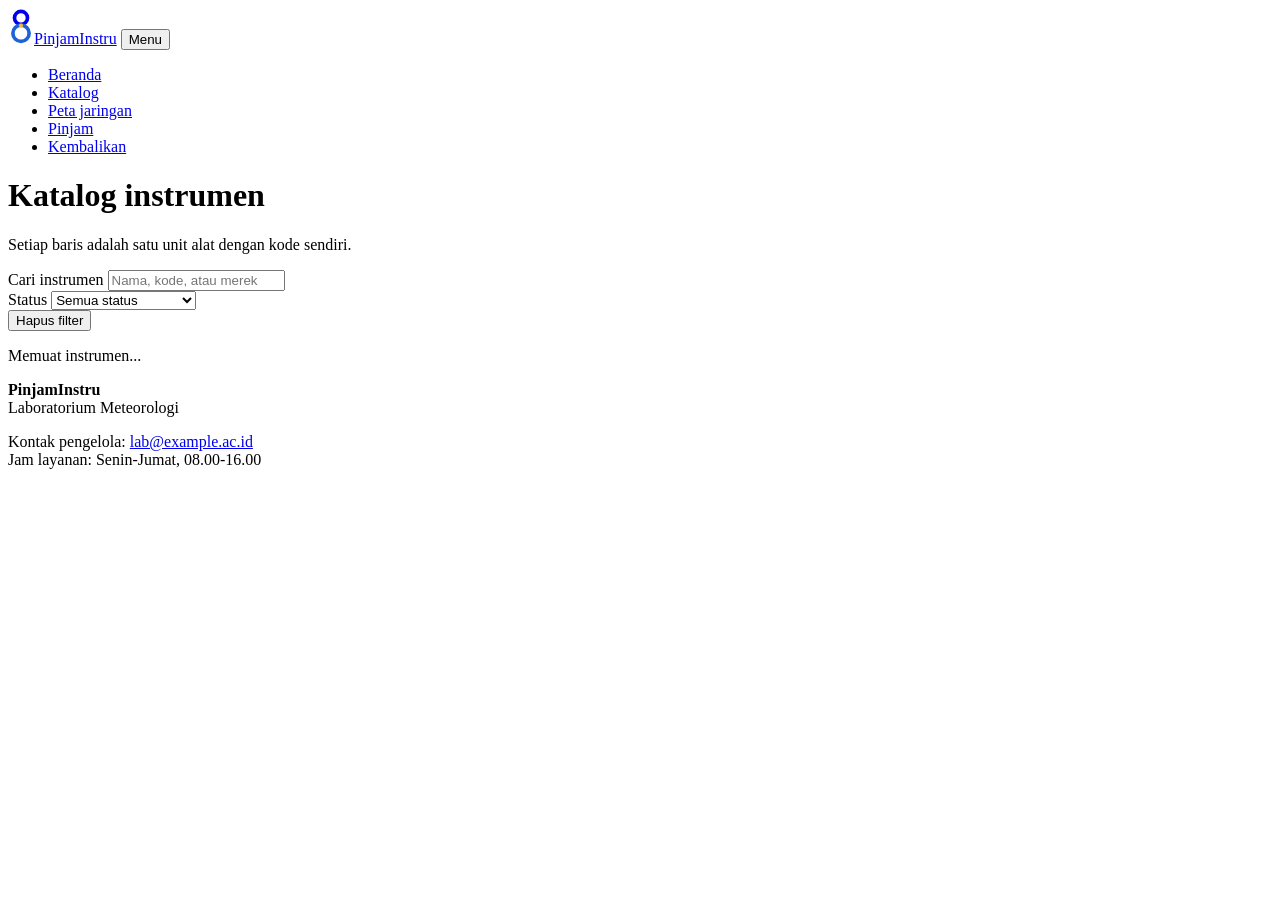
==== frontend/catalog.html @ 7f1fe317 "Frontend base" ====
<!DOCTYPE html>
<html lang="id">
<head>
  <meta charset="UTF-8">
  <meta name="viewport" content="width=device-width, initial-scale=1">
  <title>Katalog Instrumen - Jamin - PinjamInstru </title>
  <link rel="stylesheet" href="css/style.css">
</head>
<body>

  <header class="navbar">
    <div class="container">
      <a class="brand" href="index.html"><svg class="brand-logo" viewBox="0 0 32 44" width="26" height="36" aria-hidden="true">
          <circle cx="16" cy="12" r="8" fill="none" stroke="currentColor" stroke-width="4.5"/>
          <circle cx="16" cy="31" r="10" fill="none" stroke="#1d63d6" stroke-width="4.5"/>
          <circle cx="16" cy="21.5" r="2.6" fill="#f5b82e"/>
        </svg><span>PinjamInstru</span></a>
      <button class="nav-toggle" aria-expanded="false" aria-controls="nav-links">Menu</button>
      <ul class="nav-links" id="nav-links">
        <li><a href="index.html">Beranda</a></li>
        <li><a href="catalog.html" aria-current="page">Katalog</a></li>
        <li><a href="network-map.html">Peta jaringan</a></li>
        <li><a href="borrowing.html">Pinjam</a></li>
        <li><a href="returning.html">Kembalikan</a></li>
      </ul>
    </div>
  </header>

  <main>
    <div class="page-head">
      <div class="container">
        <h1>Katalog instrumen</h1>
        <p>Setiap baris adalah satu unit alat dengan kode sendiri.</p>
      </div>
    </div>

    <section class="section">
      <div class="container">
        <div class="filters">
          <div>
            <label for="search">Cari instrumen</label>
            <input type="search" id="search" placeholder="Nama, kode, atau merek">
          </div>
          <div>
            <label for="status-filter">Status</label>
            <select id="status-filter">
              <option value="all">Semua status</option>
              <option value="available">Tersedia</option>
              <option value="borrowed">Dipinjam</option>
              <option value="maintenance">Perawatan</option>
              <option value="deployed">Terpasang di stasiun</option>
            </select>
          </div>
        </div>

        <div class="chips" id="category-chips" role="group" aria-label="Filter kategori"></div>

        <div class="result-bar">
          <span id="result-count" aria-live="polite"></span>
          <button type="button" class="link-btn" id="reset-filter">Hapus filter</button>
        </div>

        <div class="instrument-grid" id="catalog-grid">
          <p class="state-msg">Memuat instrumen...</p>
        </div>
      </div>
    </section>
  </main>

  <footer class="footer">
    <div class="container">
      <p><strong>PinjamInstru</strong><br>Laboratorium Meteorologi</p>
      <p>Kontak pengelola: <a href="mailto:lab@example.ac.id">lab@example.ac.id</a><br>Jam layanan: Senin-Jumat, 08.00-16.00</p>
    </div>
  </footer>

  <script src="js/api.js"></script>
  <script src="js/main.js"></script>
</body>
</html>
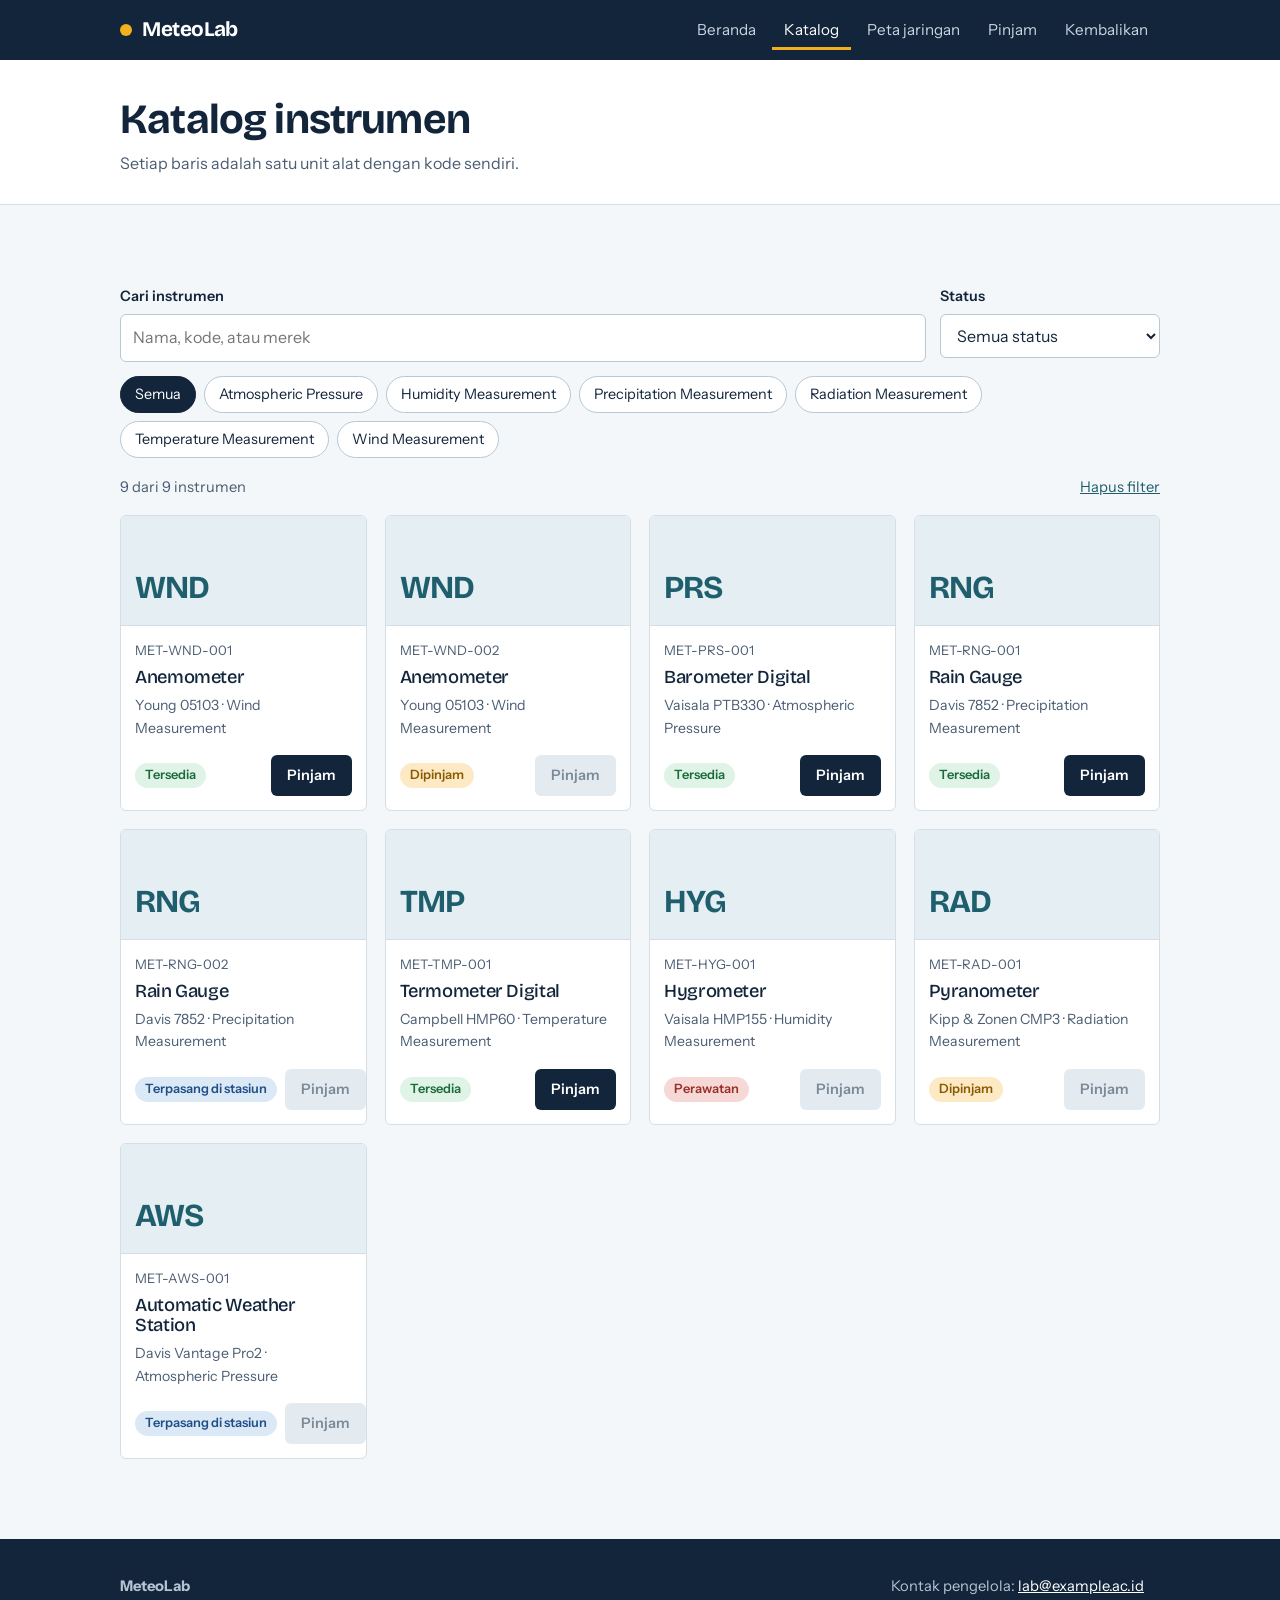
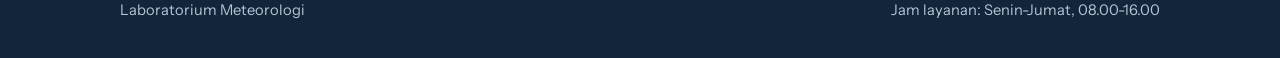
==== commit 783318f1: "Fix_Frontend" ====
--- a/frontend/catalog.html
+++ b/frontend/catalog.html
@@ -3,18 +3,14 @@
 <head>
   <meta charset="UTF-8">
   <meta name="viewport" content="width=device-width, initial-scale=1">
-  <title>Katalog Instrumen - Jamin - PinjamInstru </title>
+  <title>Katalog Instrumen - MeteoLab</title>
   <link rel="stylesheet" href="css/style.css">
 </head>
 <body>
 
   <header class="navbar">
     <div class="container">
-      <a class="brand" href="index.html"><svg class="brand-logo" viewBox="0 0 32 44" width="26" height="36" aria-hidden="true">
-          <circle cx="16" cy="12" r="8" fill="none" stroke="currentColor" stroke-width="4.5"/>
-          <circle cx="16" cy="31" r="10" fill="none" stroke="#1d63d6" stroke-width="4.5"/>
-          <circle cx="16" cy="21.5" r="2.6" fill="#f5b82e"/>
-        </svg><span>PinjamInstru</span></a>
+      <a class="brand" href="index.html"><span class="brand-dot"></span>MeteoLab</a>
       <button class="nav-toggle" aria-expanded="false" aria-controls="nav-links">Menu</button>
       <ul class="nav-links" id="nav-links">
         <li><a href="index.html">Beranda</a></li>
@@ -69,7 +65,7 @@
 
   <footer class="footer">
     <div class="container">
-      <p><strong>PinjamInstru</strong><br>Laboratorium Meteorologi</p>
+      <p><strong>MeteoLab</strong><br>Laboratorium Meteorologi</p>
       <p>Kontak pengelola: <a href="mailto:lab@example.ac.id">lab@example.ac.id</a><br>Jam layanan: Senin-Jumat, 08.00-16.00</p>
     </div>
   </footer>
--- a/frontend/css/style.css
+++ b/frontend/css/style.css
@@ -0,0 +1,372 @@
+/* ==========================================================
+   MeteoLab - style.css (global, dipakai semua halaman)
+   Warna dan font diatur lewat variabel di :root, jadi
+   ganti di satu tempat saja kalau mau ubah tema.
+   ========================================================== */
+
+@import url("https://fonts.googleapis.com/css2?family=Bricolage+Grotesque:opsz,wght@12..96,500;12..96,700&family=Instrument+Sans:wght@400;500;600&display=swap");
+
+:root {
+  --ink: #12253b;          /* teks utama, biru laut gelap */
+  --ink-soft: #4b5d73;     /* teks sekunder */
+  --paper: #f3f7f9;        /* latar halaman, putih kebiruan */
+  --white: #ffffff;
+  --line: #d3dee6;         /* garis tipis */
+  --isobar: #2f7f8f;       /* aksen utama, teal */
+  --isobar-dark: #1f5f6d;
+  --signal: #f2b01e;       /* kuning kantong angin, dipakai hemat */
+
+  --ok-bg: #dff3e7;     --ok-fg: #1b6b3a;
+  --busy-bg: #fde9c4;   --busy-fg: #8a5a00;
+  --fix-bg: #f6d9d6;    --fix-fg: #9a2f25;
+  --field-bg: #dbe9f6;  --field-fg: #1f4f86;
+
+  --font-display: "Bricolage Grotesque", "Segoe UI", sans-serif;
+  --font-body: "Instrument Sans", "Segoe UI", system-ui, sans-serif;
+
+  --radius: 6px;
+  --gutter: clamp(16px, 4vw, 40px);
+  --maxw: 1120px;
+}
+
+*, *::before, *::after { box-sizing: border-box; }
+
+html { scroll-behavior: smooth; }
+
+body {
+  margin: 0;
+  font-family: var(--font-body);
+  font-size: 1rem;
+  line-height: 1.6;
+  color: var(--ink);
+  background: var(--paper);
+}
+
+img, svg { max-width: 100%; display: block; }
+
+a { color: var(--isobar-dark); }
+
+h1, h2, h3 {
+  font-family: var(--font-display);
+  line-height: 1.12;
+  letter-spacing: -0.02em;
+  margin: 0 0 0.5em;
+}
+h1 { font-size: clamp(2.2rem, 5.5vw, 3.8rem); font-weight: 700; }
+h2 { font-size: clamp(1.5rem, 3vw, 2.1rem); font-weight: 700; }
+h3 { font-size: 1.15rem; font-weight: 500; }
+
+p { margin: 0 0 1em; max-width: 62ch; }
+
+:focus-visible {
+  outline: 3px solid var(--signal);
+  outline-offset: 2px;
+}
+
+.container {
+  width: 100%;
+  max-width: var(--maxw);
+  margin-inline: auto;
+  padding-inline: var(--gutter);
+}
+
+.section { padding-block: clamp(40px, 7vw, 80px); }
+.section--white { background: var(--white); border-block: 1px solid var(--line); }
+.section-head { margin-bottom: 28px; }
+.section-head p { color: var(--ink-soft); margin-bottom: 0; }
+
+/* ---------- Navbar ---------- */
+.navbar {
+  position: sticky;
+  top: 0;
+  z-index: 50;
+  background: var(--ink);
+  color: var(--white);
+}
+.navbar .container {
+  display: flex;
+  align-items: center;
+  justify-content: space-between;
+  gap: 16px;
+  min-height: 60px;
+}
+.brand {
+  font-family: var(--font-display);
+  font-weight: 700;
+  font-size: 1.3rem;
+  letter-spacing: -0.02em;
+  color: var(--white);
+  text-decoration: none;
+  display: inline-flex;
+  align-items: center;
+  gap: 10px;
+}
+.brand-dot {
+  width: 12px;
+  height: 12px;
+  border-radius: 50%;
+  background: var(--signal);
+}
+.nav-links {
+  display: flex;
+  gap: 4px;
+  list-style: none;
+  margin: 0;
+  padding: 0;
+}
+.nav-links a {
+  display: block;
+  padding: 8px 12px;
+  color: #c9d6e2;
+  text-decoration: none;
+  border-radius: var(--radius);
+  font-size: 0.95rem;
+}
+.nav-links a:hover { color: var(--white); background: rgba(255, 255, 255, 0.08); }
+.nav-links a[aria-current="page"] { color: var(--white); box-shadow: inset 0 -3px 0 var(--signal); border-radius: 0; }
+
+.nav-toggle {
+  display: none;
+  background: none;
+  border: 1px solid rgba(255, 255, 255, 0.35);
+  color: var(--white);
+  border-radius: var(--radius);
+  padding: 6px 12px;
+  font: inherit;
+  cursor: pointer;
+}
+
+@media (max-width: 760px) {
+  .nav-toggle { display: block; }
+  .nav-links {
+    display: none;
+    position: absolute;
+    top: 100%;
+    left: 0;
+    right: 0;
+    flex-direction: column;
+    background: var(--ink);
+    padding: 8px var(--gutter) 16px;
+  }
+  .nav-links.open { display: flex; }
+  .nav-links a[aria-current="page"] { box-shadow: none; background: rgba(255, 255, 255, 0.1); border-radius: var(--radius); }
+}
+
+/* ---------- Tombol ---------- */
+.btn {
+  display: inline-block;
+  font: inherit;
+  font-weight: 600;
+  padding: 11px 20px;
+  border-radius: var(--radius);
+  border: 2px solid transparent;
+  text-decoration: none;
+  cursor: pointer;
+  transition: background 0.15s, color 0.15s;
+}
+.btn-primary { background: var(--signal); color: var(--ink); }
+.btn-primary:hover { background: #ffc33d; }
+.btn-outline { border-color: currentColor; color: inherit; background: transparent; }
+.btn-outline:hover { background: rgba(255, 255, 255, 0.12); }
+.btn-dark { background: var(--ink); color: var(--white); }
+.btn-dark:hover { background: var(--isobar-dark); }
+.btn-small { padding: 7px 14px; font-size: 0.9rem; }
+.btn[aria-disabled="true"] {
+  background: #e4ebf0;
+  color: #7b8a99;
+  pointer-events: none;
+}
+
+/* ---------- Badge status ---------- */
+.badge {
+  display: inline-block;
+  padding: 2px 10px;
+  border-radius: 999px;
+  font-size: 0.8rem;
+  font-weight: 600;
+  white-space: nowrap;
+}
+.badge--available   { background: var(--ok-bg);    color: var(--ok-fg); }
+.badge--borrowed    { background: var(--busy-bg);  color: var(--busy-fg); }
+.badge--maintenance { background: var(--fix-bg);   color: var(--fix-fg); }
+.badge--deployed    { background: var(--field-bg); color: var(--field-fg); }
+
+/* ---------- Form ---------- */
+label { display: block; font-weight: 600; font-size: 0.9rem; margin-bottom: 6px; }
+input[type="text"], input[type="search"], input[type="email"], input[type="date"],
+select, textarea {
+  width: 100%;
+  font: inherit;
+  color: var(--ink);
+  background: var(--white);
+  border: 1px solid #b7c7d3;
+  border-radius: var(--radius);
+  padding: 10px 12px;
+}
+input:focus, select:focus, textarea:focus {
+  outline: 3px solid var(--signal);
+  outline-offset: 0;
+  border-color: var(--ink);
+}
+
+/* ---------- Footer ---------- */
+.footer {
+  background: var(--ink);
+  color: #b5c4d3;
+  padding-block: 36px;
+  font-size: 0.92rem;
+}
+.footer .container {
+  display: flex;
+  flex-wrap: wrap;
+  justify-content: space-between;
+  gap: 16px 40px;
+}
+.footer p { margin: 0; }
+.footer a { color: var(--white); }
+
+/* ---------- Kartu instrumen (dipakai index & katalog) ---------- */
+.instrument-grid {
+  display: grid;
+  grid-template-columns: repeat(auto-fill, minmax(240px, 1fr));
+  gap: 18px;
+}
+.instrument-card {
+  background: var(--white);
+  border: 1px solid var(--line);
+  border-radius: var(--radius);
+  display: flex;
+  flex-direction: column;
+  overflow: hidden;
+}
+.instrument-thumb {
+  height: 110px;
+  display: flex;
+  align-items: flex-end;
+  padding: 12px 14px;
+  background: #e5eef3;
+  border-bottom: 1px solid var(--line);
+  font-family: var(--font-display);
+  font-weight: 700;
+  font-size: 2rem;
+  letter-spacing: -0.03em;
+  color: var(--isobar-dark);
+}
+.instrument-thumb img { width: 100%; height: 100%; object-fit: cover; }
+.instrument-body { padding: 14px; display: flex; flex-direction: column; gap: 6px; flex: 1; }
+.instrument-body h3 { margin: 0; }
+.instrument-meta { margin: 0; font-size: 0.88rem; color: var(--ink-soft); }
+.instrument-code { font-size: 0.82rem; color: var(--ink-soft); }
+.instrument-foot {
+  margin-top: auto;
+  padding-top: 10px;
+  display: flex;
+  align-items: center;
+  justify-content: space-between;
+  gap: 8px;
+}
+
+@media (prefers-reduced-motion: reduce) {
+  html { scroll-behavior: auto; }
+  * { transition: none !important; animation: none !important; }
+}
+
+/* ==========================================================
+   Beranda (index.html)
+   ========================================================== */
+.hero {
+  position: relative;
+  overflow: hidden;
+  background: var(--ink);
+  color: var(--white);
+  padding-block: clamp(56px, 10vw, 120px);
+}
+.hero-isobars {
+  position: absolute;
+  inset: 0;
+  width: 100%;
+  height: 100%;
+  opacity: 0.55;
+  pointer-events: none;
+}
+.hero-isobars ellipse { fill: none; stroke: #4fa3b5; stroke-width: 1.2; }
+.hero-isobars text { fill: #7fc0cf; font-size: 12px; font-family: var(--font-body); }
+.hero .container { position: relative; }
+.hero h1 { max-width: 14ch; }
+.hero p { font-size: 1.15rem; color: #cfdbe6; max-width: 46ch; }
+.hero-actions { display: flex; flex-wrap: wrap; gap: 12px; margin-top: 28px; }
+
+.stats {
+  display: grid;
+  grid-template-columns: repeat(4, 1fr);
+  gap: 0;
+  margin: 0;
+  background: var(--white);
+  border-bottom: 1px solid var(--line);
+  padding-inline: calc(max(0px, (100% - var(--maxw)) / 2) + var(--gutter));
+}
+.stat:first-child { padding-left: 0; }
+.stat { padding: 22px 20px; border-right: 1px solid var(--line); }
+.stat:last-child { border-right: 0; }
+.stat dd { margin: 0; font-family: var(--font-display); font-weight: 700; font-size: 2.2rem; line-height: 1; }
+.stat dt { color: var(--ink-soft); font-size: 0.9rem; margin-top: 6px; }
+.stat { display: flex; flex-direction: column-reverse; justify-content: flex-end; }
+@media (max-width: 640px) {
+  .stats { grid-template-columns: repeat(2, 1fr); }
+  .stat:nth-child(2) { border-right: 0; }
+  .stat:nth-child(-n+2) { border-bottom: 1px solid var(--line); }
+}
+
+.steps { list-style: none; counter-reset: step; margin: 0; padding: 0; display: grid; grid-template-columns: repeat(auto-fit, minmax(210px, 1fr)); gap: 24px; }
+.steps li { counter-increment: step; padding-top: 14px; border-top: 3px solid var(--isobar); }
+.steps li::before { content: counter(step) "."; font-family: var(--font-display); font-weight: 700; font-size: 1.4rem; color: var(--isobar-dark); }
+.steps h3 { margin: 4px 0 6px; }
+.steps p { color: var(--ink-soft); margin: 0; }
+
+.network-teaser { display: grid; grid-template-columns: 1.1fr 1fr; gap: 32px; align-items: center; }
+.network-teaser .map-preview {
+  aspect-ratio: 4 / 3;
+  border: 1px solid var(--line);
+  border-radius: var(--radius);
+  background: #e5eef3;
+}
+@media (max-width: 760px) { .network-teaser { grid-template-columns: 1fr; } }
+.section-link { display: inline-block; margin-top: 8px; font-weight: 600; }
+
+/* ==========================================================
+   Katalog (catalog.html)
+   ========================================================== */
+.page-head { background: var(--white); border-bottom: 1px solid var(--line); padding-block: 36px 28px; }
+.page-head h1 { font-size: clamp(1.9rem, 4vw, 2.6rem); margin-bottom: 8px; }
+.page-head p { color: var(--ink-soft); margin: 0; }
+
+.filters { display: grid; grid-template-columns: 1fr 220px; gap: 14px; margin-bottom: 14px; }
+@media (max-width: 640px) { .filters { grid-template-columns: 1fr; } }
+
+.chips { display: flex; flex-wrap: wrap; gap: 8px; margin-bottom: 18px; }
+.chip {
+  font: inherit;
+  font-size: 0.9rem;
+  padding: 6px 14px;
+  border-radius: 999px;
+  border: 1px solid #b7c7d3;
+  background: var(--white);
+  color: var(--ink);
+  cursor: pointer;
+}
+.chip:hover { border-color: var(--ink); }
+.chip[aria-pressed="true"] { background: var(--ink); border-color: var(--ink); color: var(--white); }
+
+.result-bar { display: flex; justify-content: space-between; align-items: center; gap: 12px; margin-bottom: 16px; color: var(--ink-soft); font-size: 0.92rem; }
+.link-btn { background: none; border: 0; font: inherit; color: var(--isobar-dark); text-decoration: underline; cursor: pointer; padding: 0; }
+
+.state-msg {
+  grid-column: 1 / -1;
+  padding: 32px;
+  text-align: center;
+  color: var(--ink-soft);
+  border: 1px dashed #b7c7d3;
+  border-radius: var(--radius);
+  background: var(--white);
+}
+.visually-hidden { position: absolute; width: 1px; height: 1px; overflow: hidden; clip: rect(0 0 0 0); white-space: nowrap; }
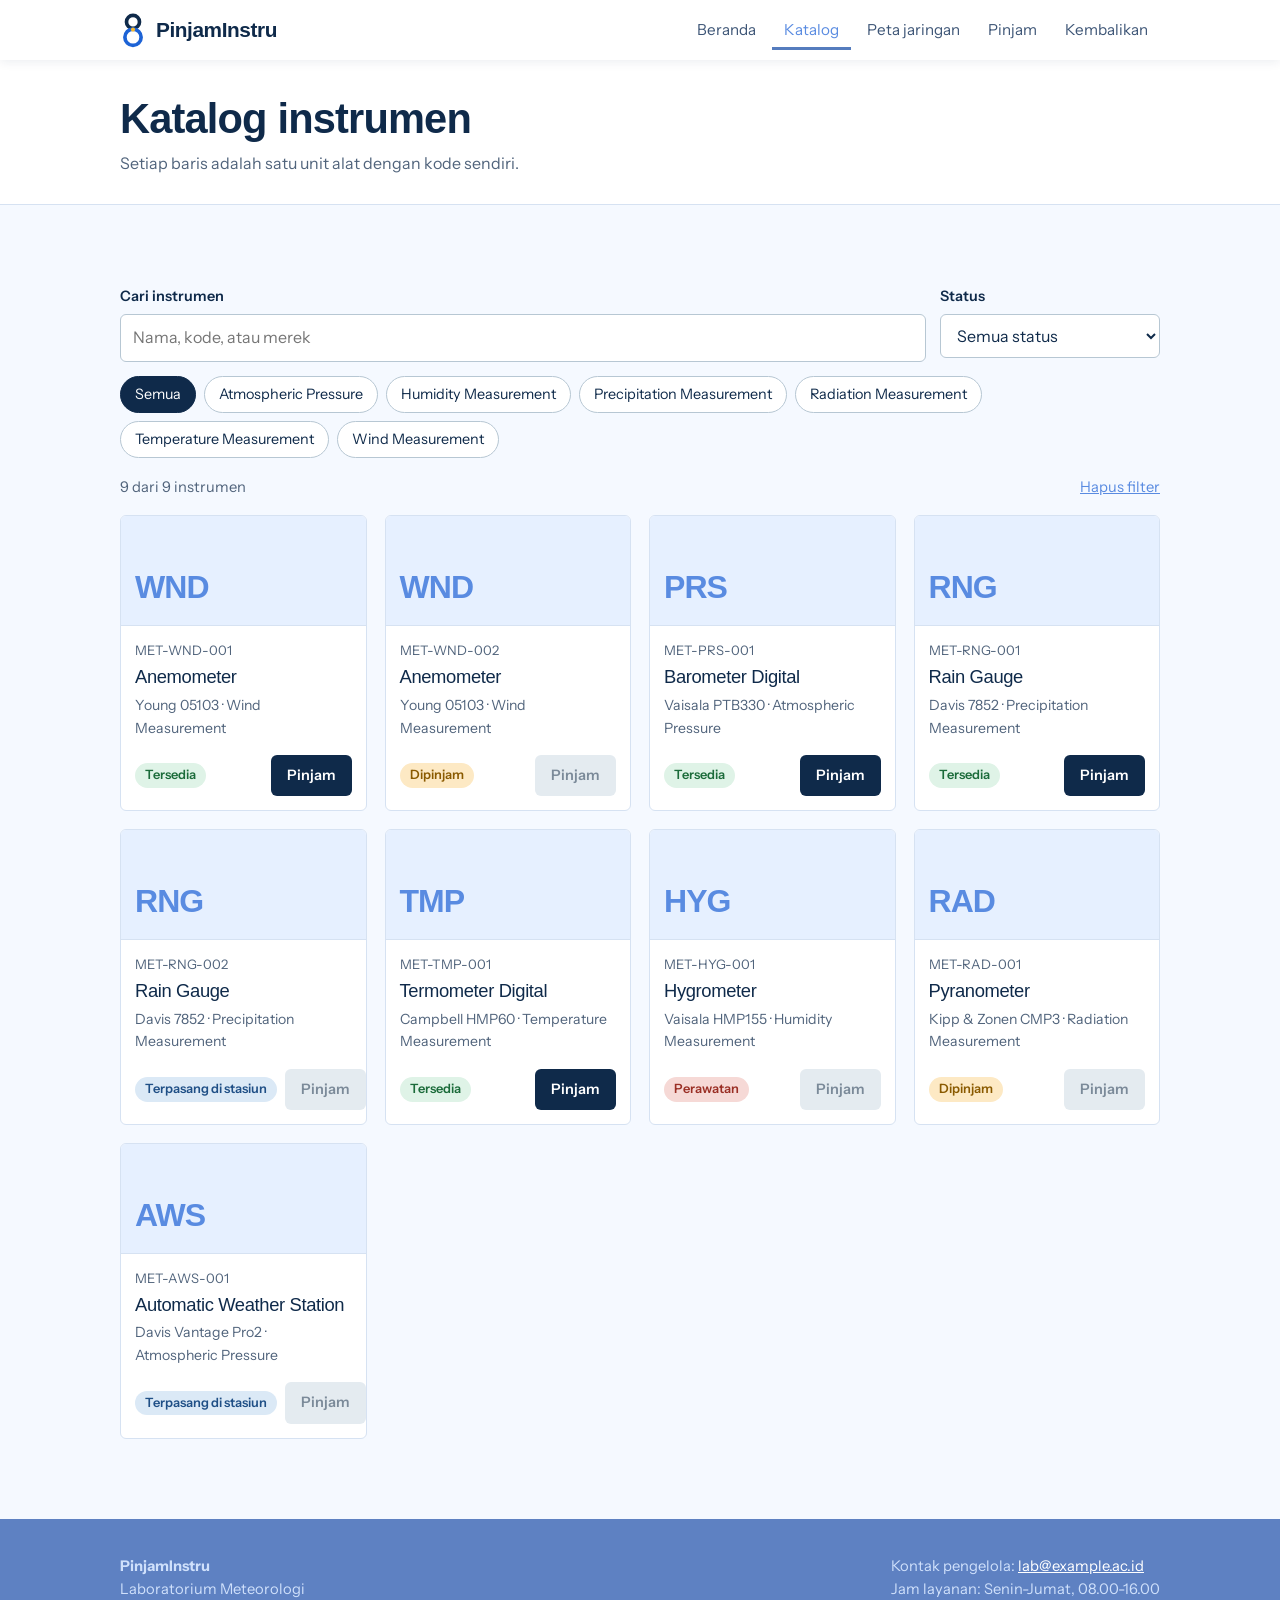
==== commit 64433c99: "Update frontend (Assets)" ====
--- a/frontend/catalog.html
+++ b/frontend/catalog.html
@@ -3,14 +3,18 @@
 <head>
   <meta charset="UTF-8">
   <meta name="viewport" content="width=device-width, initial-scale=1">
-  <title>Katalog Instrumen - MeteoLab</title>
+  <title>Katalog Instrumen - Jamin - PinjamInstru </title>
   <link rel="stylesheet" href="css/style.css">
 </head>
 <body>
 
   <header class="navbar">
     <div class="container">
-      <a class="brand" href="index.html"><span class="brand-dot"></span>MeteoLab</a>
+      <a class="brand" href="index.html"><svg class="brand-logo" viewBox="0 0 32 44" width="26" height="36" aria-hidden="true">
+          <circle cx="16" cy="12" r="8" fill="none" stroke="currentColor" stroke-width="4.5"/>
+          <circle cx="16" cy="31" r="10" fill="none" stroke="#1d63d6" stroke-width="4.5"/>
+          <circle cx="16" cy="21.5" r="2.6" fill="#f5b82e"/>
+        </svg><span>PinjamInstru</span></a>
       <button class="nav-toggle" aria-expanded="false" aria-controls="nav-links">Menu</button>
       <ul class="nav-links" id="nav-links">
         <li><a href="index.html">Beranda</a></li>
@@ -65,7 +69,7 @@
 
   <footer class="footer">
     <div class="container">
-      <p><strong>MeteoLab</strong><br>Laboratorium Meteorologi</p>
+      <p><strong>PinjamInstru</strong><br>Laboratorium Meteorologi</p>
       <p>Kontak pengelola: <a href="mailto:lab@example.ac.id">lab@example.ac.id</a><br>Jam layanan: Senin-Jumat, 08.00-16.00</p>
     </div>
   </footer>
--- a/frontend/css/style.css
+++ b/frontend/css/style.css
@@ -1,27 +1,23 @@
-/* ==========================================================
-   MeteoLab - style.css (global, dipakai semua halaman)
-   Warna dan font diatur lewat variabel di :root, jadi
-   ganti di satu tempat saja kalau mau ubah tema.
-   ========================================================== */
-
-@import url("https://fonts.googleapis.com/css2?family=Bricolage+Grotesque:opsz,wght@12..96,500;12..96,700&family=Instrument+Sans:wght@400;500;600&display=swap");
+
+@import url("https://fonts.googleapis.com/css2?family=Outfit:wght@500;700&family=Instrument+Sans:wght@400;500;600&display=swap");
 
 :root {
-  --ink: #12253b;          /* teks utama, biru laut gelap */
-  --ink-soft: #4b5d73;     /* teks sekunder */
-  --paper: #f3f7f9;        /* latar halaman, putih kebiruan */
+  --ink: #0f2a4a;          /* teks utama, biru laut gelap */
+  --ink-soft: #51647c;     /* teks sekunder */
+  --paper: #f5f9ff;        /* latar halaman, putih kebiruan */
   --white: #ffffff;
-  --line: #d3dee6;         /* garis tipis */
-  --isobar: #2f7f8f;       /* aksen utama, teal */
-  --isobar-dark: #1f5f6d;
-  --signal: #f2b01e;       /* kuning kantong angin, dipakai hemat */
+  --line: #d6e2f2;         /* garis tipis */
+  --isobar: #4c81dd;       /* aksen utama, biru */
+  --isobar-dark: #598be1;
+  --signal: #557cbe;       /* biru aksen untuk tombol & fokus */
+  --sky: #e6f0ff;          /* biru muda untuk latar */
 
   --ok-bg: #dff3e7;     --ok-fg: #1b6b3a;
   --busy-bg: #fde9c4;   --busy-fg: #8a5a00;
   --fix-bg: #f6d9d6;    --fix-fg: #9a2f25;
   --field-bg: #dbe9f6;  --field-fg: #1f4f86;
 
-  --font-display: "Bricolage Grotesque", "Segoe UI", sans-serif;
+  --font-display: "Outfit", "Segoe UI", sans-serif;
   --font-body: "Instrument Sans", "Segoe UI", system-ui, sans-serif;
 
   --radius: 6px;
@@ -80,8 +76,9 @@
   position: sticky;
   top: 0;
   z-index: 50;
-  background: var(--ink);
-  color: var(--white);
+  background: var(--white);
+  color: var(--ink);
+  box-shadow: 0 2px 10px rgba(15, 42, 74, 0.08);
 }
 .navbar .container {
   display: flex;
@@ -95,7 +92,7 @@
   font-weight: 700;
   font-size: 1.3rem;
   letter-spacing: -0.02em;
-  color: var(--white);
+  color: var(--ink);
   text-decoration: none;
   display: inline-flex;
   align-items: center;
@@ -117,19 +114,20 @@
 .nav-links a {
   display: block;
   padding: 8px 12px;
-  color: #c9d6e2;
+  color: #3d5576;
   text-decoration: none;
   border-radius: var(--radius);
   font-size: 0.95rem;
 }
-.nav-links a:hover { color: var(--white); background: rgba(255, 255, 255, 0.08); }
-.nav-links a[aria-current="page"] { color: var(--white); box-shadow: inset 0 -3px 0 var(--signal); border-radius: 0; }
+.nav-links a:hover { color: var(--ink); background: var(--sky); }
+.nav-links a[aria-current="page"] { color: var(--isobar-dark); box-shadow: inset 0 -3px 0 var(--signal); border-radius: 0; }
 
 .nav-toggle {
   display: none;
   background: none;
-  border: 1px solid rgba(255, 255, 255, 0.35);
-  color: var(--white);
+  border: 1px solid var(--line);
+  background: var(--white);
+  color: var(--ink);
   border-radius: var(--radius);
   padding: 6px 12px;
   font: inherit;
@@ -145,11 +143,12 @@
     left: 0;
     right: 0;
     flex-direction: column;
-    background: var(--ink);
+    background: var(--white);
+    box-shadow: 0 8px 12px rgba(15, 42, 74, 0.08);
     padding: 8px var(--gutter) 16px;
   }
   .nav-links.open { display: flex; }
-  .nav-links a[aria-current="page"] { box-shadow: none; background: rgba(255, 255, 255, 0.1); border-radius: var(--radius); }
+  .nav-links a[aria-current="page"] { box-shadow: none; background: var(--sky); border-radius: var(--radius); }
 }
 
 /* ---------- Tombol ---------- */
@@ -164,10 +163,10 @@
   cursor: pointer;
   transition: background 0.15s, color 0.15s;
 }
-.btn-primary { background: var(--signal); color: var(--ink); }
-.btn-primary:hover { background: #ffc33d; }
+.btn-primary { background: var(--signal); color: var(--white); }
+.btn-primary:hover { background: var(--isobar-dark); }
 .btn-outline { border-color: currentColor; color: inherit; background: transparent; }
-.btn-outline:hover { background: rgba(255, 255, 255, 0.12); }
+.btn-outline:hover { background: rgba(29, 95, 209, 0.08); }
 .btn-dark { background: var(--ink); color: var(--white); }
 .btn-dark:hover { background: var(--isobar-dark); }
 .btn-small { padding: 7px 14px; font-size: 0.9rem; }
@@ -211,8 +210,8 @@
 
 /* ---------- Footer ---------- */
 .footer {
-  background: var(--ink);
-  color: #b5c4d3;
+  background: #5e81c2;
+  color: #cfe0fb;
   padding-block: 36px;
   font-size: 0.92rem;
 }
@@ -244,7 +243,7 @@
   display: flex;
   align-items: flex-end;
   padding: 12px 14px;
-  background: #e5eef3;
+  background: var(--sky);
   border-bottom: 1px solid var(--line);
   font-family: var(--font-display);
   font-weight: 700;
@@ -277,8 +276,8 @@
 .hero {
   position: relative;
   overflow: hidden;
-  background: var(--ink);
-  color: var(--white);
+  background: linear-gradient(135deg, #dcebff 0%, #ffffff 62%, #eef5ff 100%);
+  color: var(--ink);
   padding-block: clamp(56px, 10vw, 120px);
 }
 .hero-isobars {
@@ -286,14 +285,15 @@
   inset: 0;
   width: 100%;
   height: 100%;
-  opacity: 0.55;
+  opacity: 0.9;
   pointer-events: none;
 }
-.hero-isobars ellipse { fill: none; stroke: #4fa3b5; stroke-width: 1.2; }
-.hero-isobars text { fill: #7fc0cf; font-size: 12px; font-family: var(--font-body); }
+.hero-isobars ellipse { fill: none; stroke: #a9c6f3; stroke-width: 1.2; }
+.hero-isobars text { fill: #5b8ad6; font-size: 12px; font-family: var(--font-body); }
 .hero .container { position: relative; }
-.hero h1 { max-width: 14ch; }
-.hero p { font-size: 1.15rem; color: #cfdbe6; max-width: 46ch; }
+.hero h1 { max-width: 15ch; }
+.hero p { font-size: 1.15rem; color: var(--ink-soft); max-width: 46ch; }
+.hero .btn-outline { color: var(--ink); }
 .hero-actions { display: flex; flex-wrap: wrap; gap: 12px; margin-top: 28px; }
 
 .stats {
@@ -328,7 +328,7 @@
   aspect-ratio: 4 / 3;
   border: 1px solid var(--line);
   border-radius: var(--radius);
-  background: #e5eef3;
+  background: var(--sky);
 }
 @media (max-width: 760px) { .network-teaser { grid-template-columns: 1fr; } }
 .section-link { display: inline-block; margin-top: 8px; font-weight: 600; }
@@ -370,3 +370,20 @@
   background: var(--white);
 }
 .visually-hidden { position: absolute; width: 1px; height: 1px; overflow: hidden; clip: rect(0 0 0 0); white-space: nowrap; }
+/* Kartu status alat di hero */
+.hero-inner { display: grid; grid-template-columns: 1.15fr 1fr; gap: clamp(24px, 5vw, 64px); align-items: center; }
+.hero-card {
+  background: var(--white);
+  border: 1px solid var(--line);
+  border-top: 4px solid var(--isobar);
+  border-radius: var(--radius);
+  box-shadow: 0 10px 30px rgba(13, 42, 92, 0.08);
+  padding: 22px;
+}
+.hero-card h2 { font-size: 1.2rem; margin-bottom: 12px; }
+.status-list { list-style: none; margin: 0 0 6px; padding: 0; }
+.status-list li { display: flex; justify-content: space-between; align-items: center; gap: 12px; padding: 11px 0; border-bottom: 1px solid var(--line); }
+.status-list li:last-child { border-bottom: 0; }
+.status-list small { display: block; color: var(--ink-soft); font-size: 0.8rem; }
+.status-empty { color: var(--ink-soft); }
+@media (max-width: 860px) { .hero-inner { grid-template-columns: 1fr; } }
